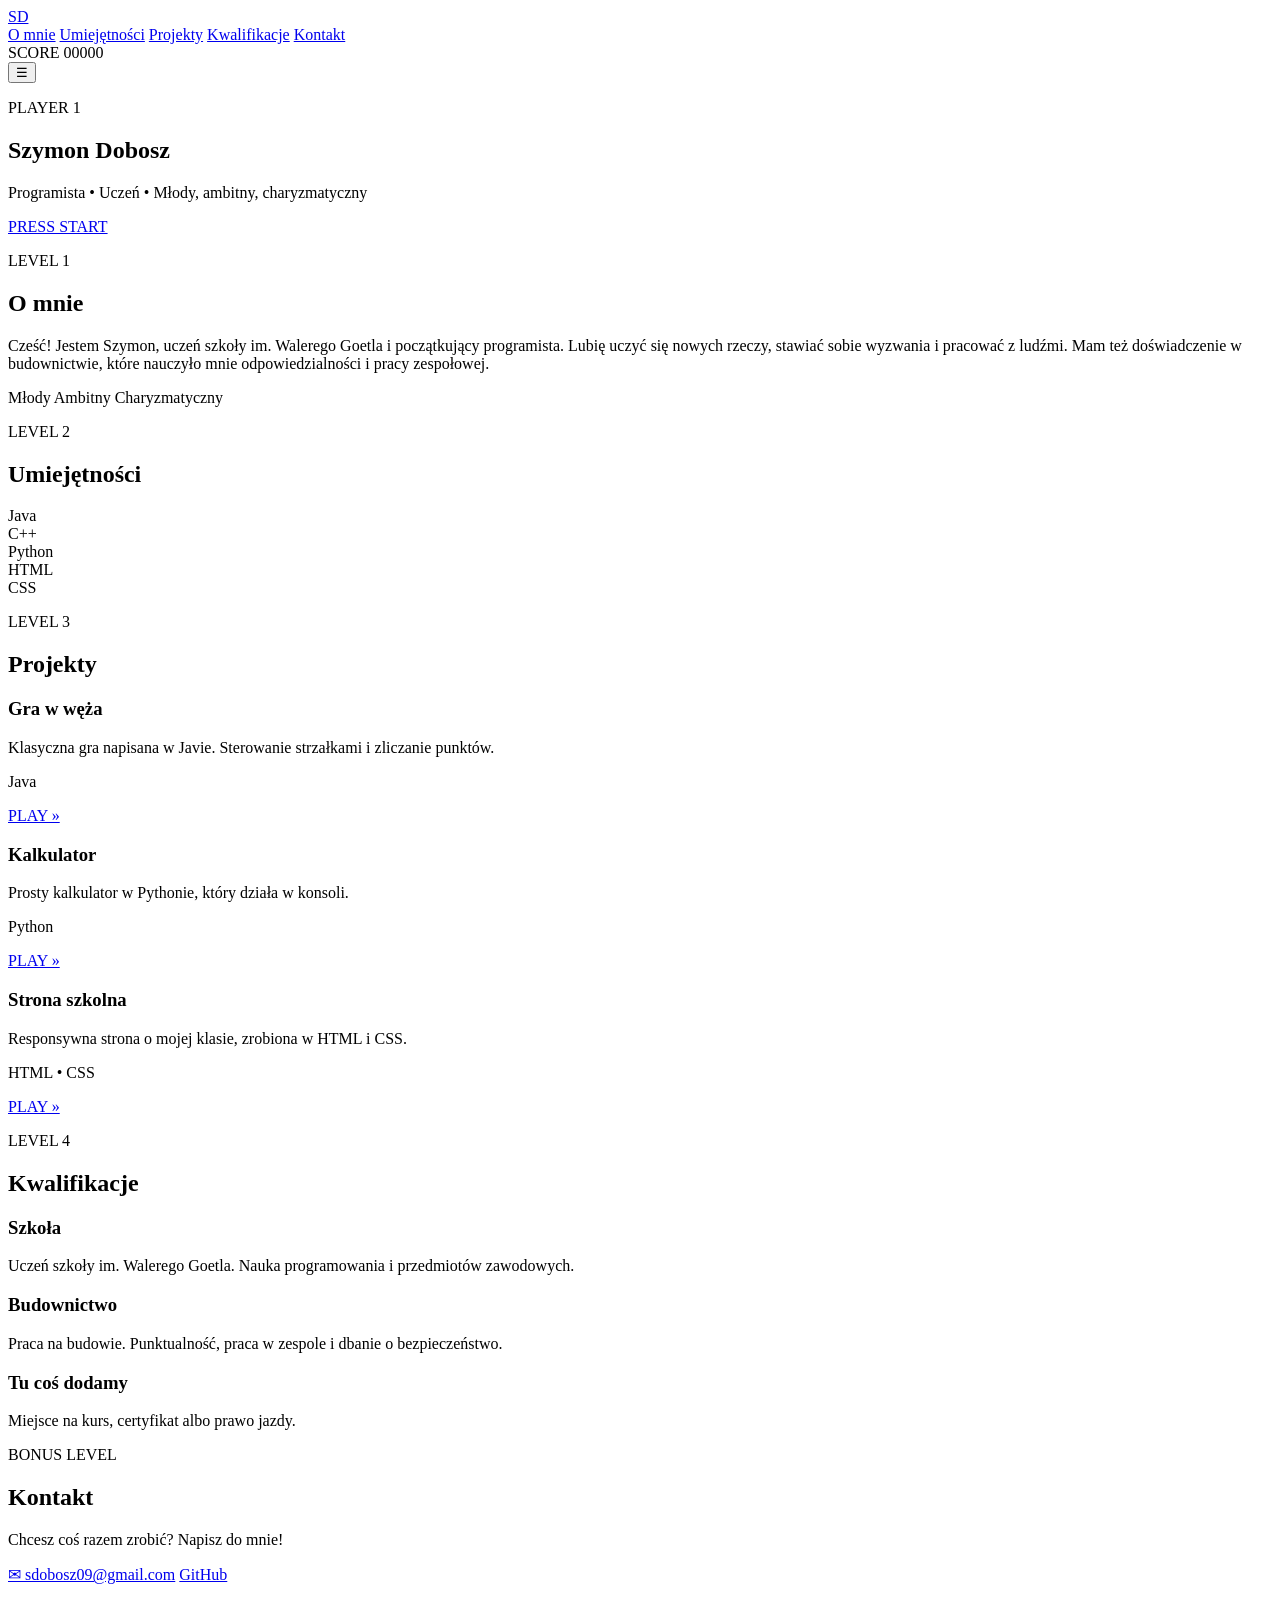
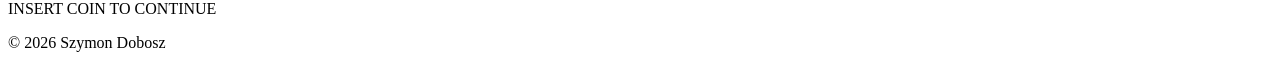
==== index.html @ 8810c7a5 "Dodaj strukturę strony (index.html)" ====
<!DOCTYPE html>
<html lang="pl">
<head>
  <meta charset="UTF-8">
  <meta name="viewport" content="width=device-width, initial-scale=1.0">
  <title>Szymon Dobosz | Portfolio</title>

  <!-- Czcionki: Press Start 2P (nagłówki) i Nunito (zwykły tekst) -->
  <link rel="preconnect" href="https://fonts.googleapis.com">
  <link rel="preconnect" href="https://fonts.gstatic.com" crossorigin>
  <link href="https://fonts.googleapis.com/css2?family=Nunito:wght@400;700&family=Press+Start+2P&display=swap" rel="stylesheet">

  <link rel="stylesheet" href="style.css">
</head>
<body>

  <!-- ===== MENU ===== -->
  <header class="header">
    <a href="#start" class="logo">SD</a>

    <nav class="menu" id="menu">
      <a href="#o-mnie">O mnie</a>
      <a href="#umiejetnosci">Umiejętności</a>
      <a href="#projekty">Projekty</a>
      <a href="#kwalifikacje">Kwalifikacje</a>
      <a href="#kontakt">Kontakt</a>
    </nav>

    <div class="score">SCORE <span id="score">00000</span></div>
    <button class="burger" id="burger" aria-label="Menu">&#9776;</button>
  </header>

  <!-- ===== START ===== -->
  <section class="hero" id="start">
    <p class="small-text">PLAYER 1</p>
    <h1>Szymon Dobosz</h1>
    <p class="subtitle">Programista &bull; Uczeń &bull; Młody, ambitny, charyzmatyczny</p>

    <!-- Pacman goni duszki i zjada kropki -->
    <div class="track">
      <div class="dots"></div>
      <div class="eaten"></div>
      <div class="pacman"></div>
      <div class="ghost red"></div>
      <div class="ghost pink"></div>
    </div>

    <a href="#o-mnie" class="button blink">PRESS START</a>
  </section>

  <!-- ===== O MNIE ===== -->
  <section class="section" id="o-mnie">
    <p class="level">LEVEL 1</p>
    <h2>O mnie</h2>

    <p class="text">
      Cześć! Jestem Szymon, uczeń szkoły im. Walerego Goetla i początkujący programista.
      Lubię uczyć się nowych rzeczy, stawiać sobie wyzwania i pracować z ludźmi.
      Mam też doświadczenie w budownictwie, które nauczyło mnie
      odpowiedzialności i pracy zespołowej.
    </p>

    <div class="badges">
      <span class="badge yellow">Młody</span>
      <span class="badge pink">Ambitny</span>
      <span class="badge cyan">Charyzmatyczny</span>
    </div>
  </section>

  <!-- ===== UMIEJĘTNOŚCI ===== -->
  <section class="section" id="umiejetnosci">
    <p class="level">LEVEL 2</p>
    <h2>Umiejętności</h2>

    <!-- data-level to poziom od 1 do 5, kropki robi script.js -->
    <div class="skills">
      <div class="skill" data-level="4">
        <span class="skill-name">Java</span>
        <span class="skill-dots"></span>
      </div>
      <div class="skill" data-level="3">
        <span class="skill-name">C++</span>
        <span class="skill-dots"></span>
      </div>
      <div class="skill" data-level="4">
        <span class="skill-name">Python</span>
        <span class="skill-dots"></span>
      </div>
      <div class="skill" data-level="4">
        <span class="skill-name">HTML</span>
        <span class="skill-dots"></span>
      </div>
      <div class="skill" data-level="4">
        <span class="skill-name">CSS</span>
        <span class="skill-dots"></span>
      </div>
    </div>
  </section>

  <!-- ===== PROJEKTY ===== -->
  <section class="section" id="projekty">
    <p class="level">LEVEL 3</p>
    <h2>Projekty</h2>

    <!-- Przykładowe projekty - podmień tytuły, opisy i linki -->
    <div class="cards">
      <div class="card">
        <h3>Gra w węża</h3>
        <p>Klasyczna gra napisana w Javie. Sterowanie strzałkami i zliczanie punktów.</p>
        <p class="tags">Java</p>
        <a href="#" class="card-link">PLAY &raquo;</a>
      </div>

      <div class="card">
        <h3>Kalkulator</h3>
        <p>Prosty kalkulator w Pythonie, który działa w konsoli.</p>
        <p class="tags">Python</p>
        <a href="#" class="card-link">PLAY &raquo;</a>
      </div>

      <div class="card">
        <h3>Strona szkolna</h3>
        <p>Responsywna strona o mojej klasie, zrobiona w HTML i CSS.</p>
        <p class="tags">HTML &bull; CSS</p>
        <a href="#" class="card-link">PLAY &raquo;</a>
      </div>
    </div>
  </section>

  <!-- ===== KWALIFIKACJE ===== -->
  <section class="section" id="kwalifikacje">
    <p class="level">LEVEL 4</p>
    <h2>Kwalifikacje</h2>

    <!-- Przykładowe wpisy - podmień na swoje -->
    <div class="cards">
      <div class="card">
        <h3>Szkoła</h3>
        <p>Uczeń szkoły im. Walerego Goetla. Nauka programowania i przedmiotów zawodowych.</p>
      </div>

      <div class="card">
        <h3>Budownictwo</h3>
        <p>Praca na budowie. Punktualność, praca w zespole i dbanie o bezpieczeństwo.</p>
      </div>

      <div class="card">
        <h3>Tu coś dodamy</h3>
        <p>Miejsce na kurs, certyfikat albo prawo jazdy.</p>
      </div>
    </div>
  </section>

  <!-- ===== KONTAKT ===== -->
  <section class="section" id="kontakt">
    <p class="level">BONUS LEVEL</p>
    <h2>Kontakt</h2>

    <p class="text">Chcesz coś razem zrobić? Napisz do mnie!</p>

    <div class="contact">
      <a href="mailto:sdobosz09@gmail.com" class="button">&#9993; sdobosz09@gmail.com</a>
      <a href="https://github.com/SzymonD09" class="button" target="_blank">GitHub</a>
    </div>
  </section>

  <footer class="footer">
    <p>INSERT COIN TO CONTINUE</p>
    <p class="small-text">&copy; 2026 Szymon Dobosz</p>
  </footer>

  <script src="script.js"></script>
</body>
</html>
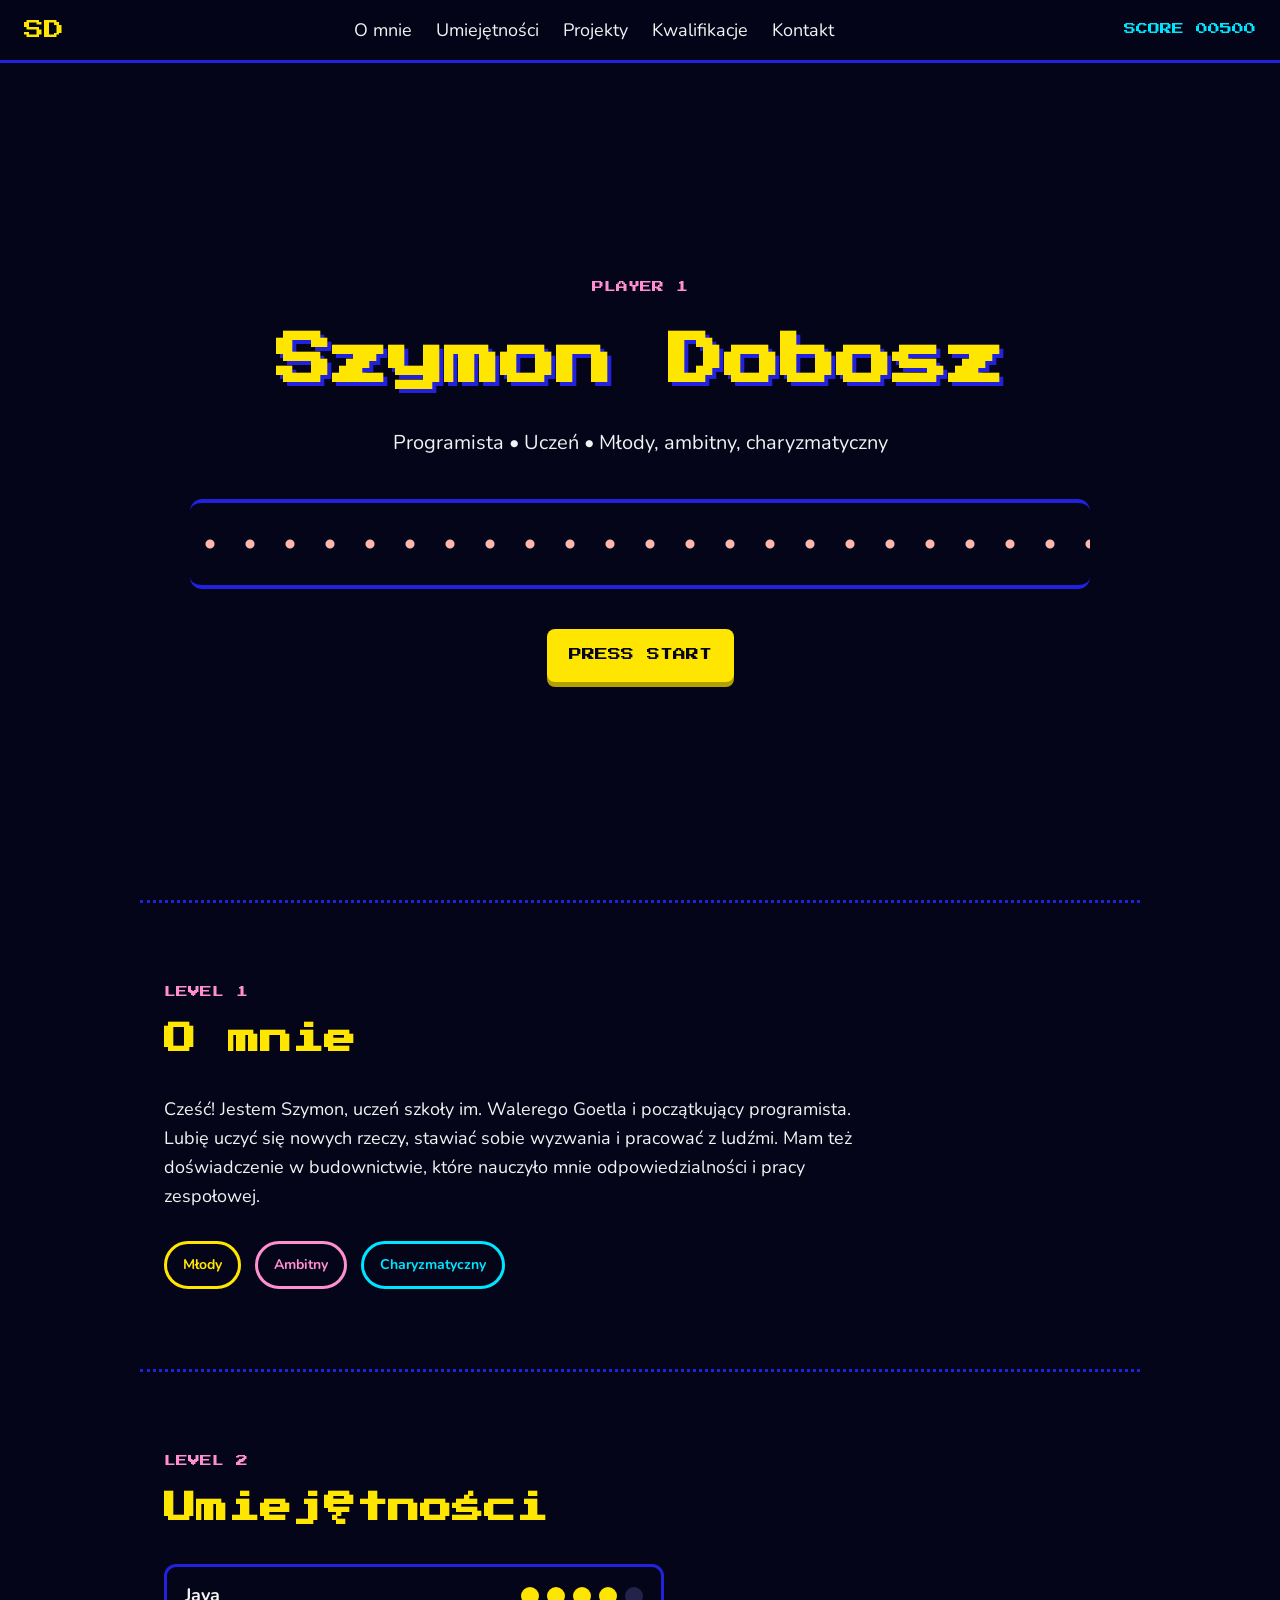
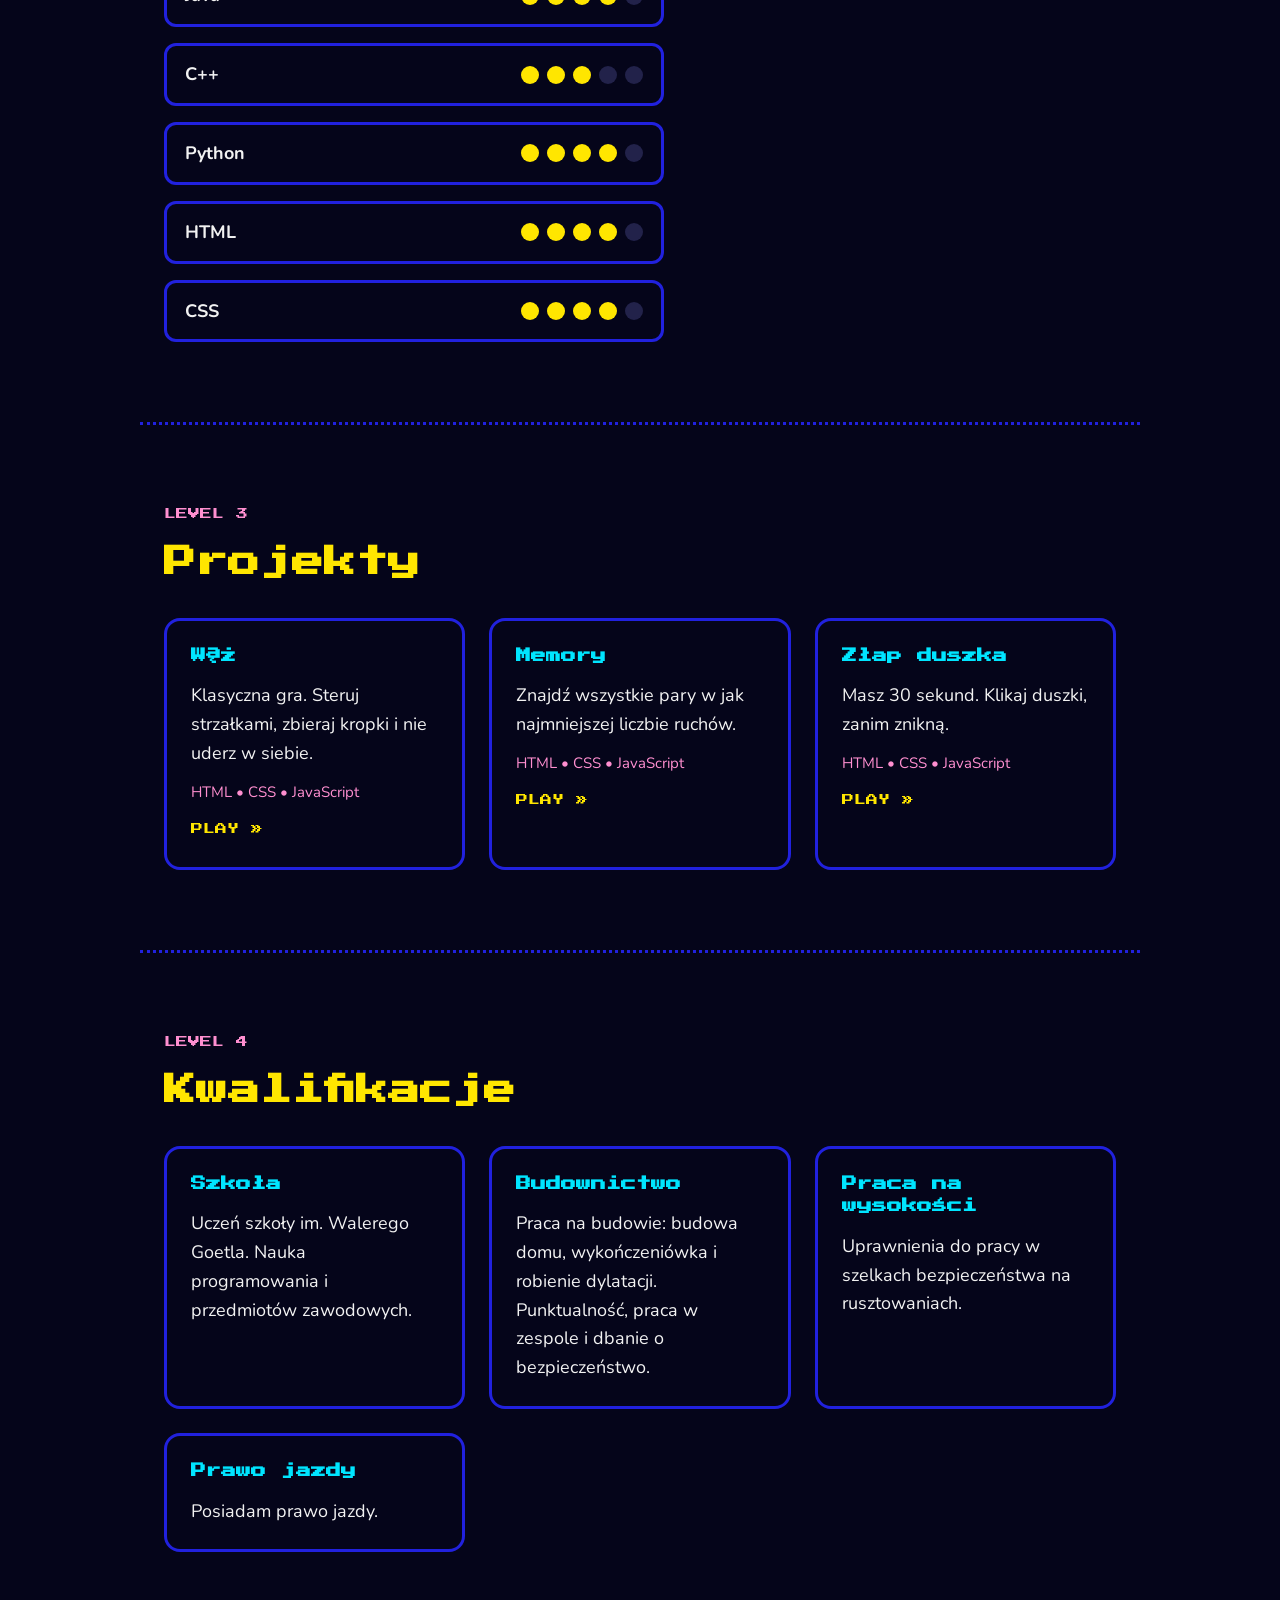
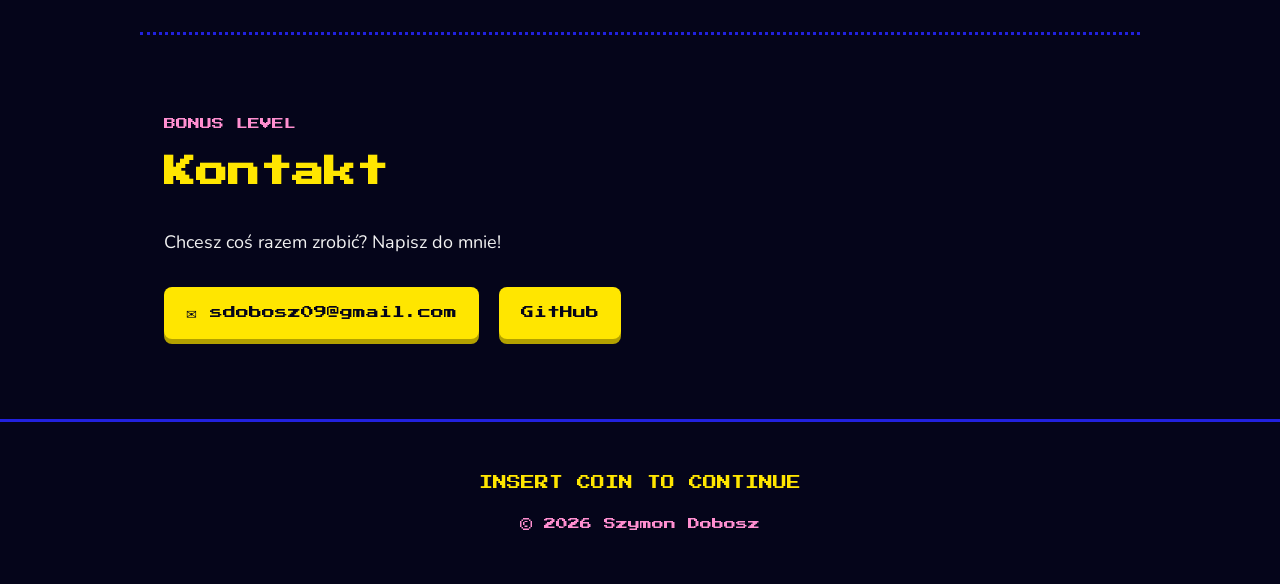
==== commit 8ede2b5f: "zmiana nazwy portfolio.html" ====
--- a/index.html
+++ b/index.html
@@ -5,7 +5,6 @@
   <meta name="viewport" content="width=device-width, initial-scale=1.0">
   <title>Szymon Dobosz | Portfolio</title>
 
-  <!-- Czcionki: Press Start 2P (nagłówki) i Nunito (zwykły tekst) -->
   <link rel="preconnect" href="https://fonts.googleapis.com">
   <link rel="preconnect" href="https://fonts.gstatic.com" crossorigin>
   <link href="https://fonts.googleapis.com/css2?family=Nunito:wght@400;700&family=Press+Start+2P&display=swap" rel="stylesheet">
@@ -14,7 +13,6 @@
 </head>
 <body>
 
-  <!-- ===== MENU ===== -->
   <header class="header">
     <a href="#start" class="logo">SD</a>
 
@@ -30,13 +28,11 @@
     <button class="burger" id="burger" aria-label="Menu">&#9776;</button>
   </header>
 
-  <!-- ===== START ===== -->
   <section class="hero" id="start">
     <p class="small-text">PLAYER 1</p>
     <h1>Szymon Dobosz</h1>
     <p class="subtitle">Programista &bull; Uczeń &bull; Młody, ambitny, charyzmatyczny</p>
 
-    <!-- Pacman goni duszki i zjada kropki -->
     <div class="track">
       <div class="dots"></div>
       <div class="eaten"></div>
@@ -48,7 +44,6 @@
     <a href="#o-mnie" class="button blink">PRESS START</a>
   </section>
 
-  <!-- ===== O MNIE ===== -->
   <section class="section" id="o-mnie">
     <p class="level">LEVEL 1</p>
     <h2>O mnie</h2>
@@ -67,12 +62,10 @@
     </div>
   </section>
 
-  <!-- ===== UMIEJĘTNOŚCI ===== -->
   <section class="section" id="umiejetnosci">
     <p class="level">LEVEL 2</p>
     <h2>Umiejętności</h2>
 
-    <!-- data-level to poziom od 1 do 5, kropki robi script.js -->
     <div class="skills">
       <div class="skill" data-level="4">
         <span class="skill-name">Java</span>
@@ -97,42 +90,38 @@
     </div>
   </section>
 
-  <!-- ===== PROJEKTY ===== -->
   <section class="section" id="projekty">
     <p class="level">LEVEL 3</p>
     <h2>Projekty</h2>
 
-    <!-- Przykładowe projekty - podmień tytuły, opisy i linki -->
     <div class="cards">
       <div class="card">
-        <h3>Gra w węża</h3>
-        <p>Klasyczna gra napisana w Javie. Sterowanie strzałkami i zliczanie punktów.</p>
-        <p class="tags">Java</p>
-        <a href="#" class="card-link">PLAY &raquo;</a>
+        <h3>Wąż</h3>
+        <p>Klasyczna gra. Steruj strzałkami, zbieraj kropki i nie uderz w siebie.</p>
+        <p class="tags">HTML &bull; CSS &bull; JavaScript</p>
+        <a href="games/snake.html" class="card-link">PLAY &raquo;</a>
       </div>
 
       <div class="card">
-        <h3>Kalkulator</h3>
-        <p>Prosty kalkulator w Pythonie, który działa w konsoli.</p>
-        <p class="tags">Python</p>
-        <a href="#" class="card-link">PLAY &raquo;</a>
+        <h3>Memory</h3>
+        <p>Znajdź wszystkie pary w jak najmniejszej liczbie ruchów.</p>
+        <p class="tags">HTML &bull; CSS &bull; JavaScript</p>
+        <a href="games/memory.html" class="card-link">PLAY &raquo;</a>
       </div>
 
       <div class="card">
-        <h3>Strona szkolna</h3>
-        <p>Responsywna strona o mojej klasie, zrobiona w HTML i CSS.</p>
-        <p class="tags">HTML &bull; CSS</p>
-        <a href="#" class="card-link">PLAY &raquo;</a>
+        <h3>Złap duszka</h3>
+        <p>Masz 30 sekund. Klikaj duszki, zanim znikną.</p>
+        <p class="tags">HTML &bull; CSS &bull; JavaScript</p>
+        <a href="games/ghosts.html" class="card-link">PLAY &raquo;</a>
       </div>
     </div>
   </section>
 
-  <!-- ===== KWALIFIKACJE ===== -->
   <section class="section" id="kwalifikacje">
     <p class="level">LEVEL 4</p>
     <h2>Kwalifikacje</h2>
 
-    <!-- Przykładowe wpisy - podmień na swoje -->
     <div class="cards">
       <div class="card">
         <h3>Szkoła</h3>
@@ -141,17 +130,21 @@
 
       <div class="card">
         <h3>Budownictwo</h3>
-        <p>Praca na budowie. Punktualność, praca w zespole i dbanie o bezpieczeństwo.</p>
+        <p>Praca na budowie: budowa domu, wykończeniówka i robienie dylatacji. Punktualność, praca w zespole i dbanie o bezpieczeństwo.</p>
       </div>
 
       <div class="card">
-        <h3>Tu coś dodamy</h3>
-        <p>Miejsce na kurs, certyfikat albo prawo jazdy.</p>
+        <h3>Praca na wysokości</h3>
+        <p>Uprawnienia do pracy w szelkach bezpieczeństwa na rusztowaniach.</p>
+      </div>
+
+      <div class="card">
+        <h3>Prawo jazdy</h3>
+        <p>Posiadam prawo jazdy.</p>
       </div>
     </div>
   </section>
 
-  <!-- ===== KONTAKT ===== -->
   <section class="section" id="kontakt">
     <p class="level">BONUS LEVEL</p>
     <h2>Kontakt</h2>
--- a/style.css
+++ b/style.css
@@ -0,0 +1,536 @@
+:root {
+  --bg: #05051a;
+  --blue: #2121de;
+  --yellow: #ffe600;
+  --red: #ff3b3b;
+  --pink: #ff8fd0;
+  --cyan: #00e5ff;
+  --text: #f2f2f2;
+}
+
+* {
+  box-sizing: border-box;
+  margin: 0;
+  padding: 0;
+}
+
+html {
+  scroll-behavior: smooth;
+}
+
+body {
+  background: var(--bg);
+  color: var(--text);
+  font-family: "Nunito", Arial, sans-serif;
+  font-size: 18px;
+  line-height: 1.6;
+}
+
+a {
+  color: inherit;
+  text-decoration: none;
+}
+
+h1, h2, h3, .logo, .score, .button, .level, .small-text, .footer {
+  font-family: "Press Start 2P", monospace;
+}
+
+.header {
+  position: fixed;
+  top: 0;
+  left: 0;
+  width: 100%;
+  z-index: 10;
+  display: flex;
+  align-items: center;
+  justify-content: space-between;
+  padding: 14px 24px;
+  background: rgba(5, 5, 26, 0.95);
+  border-bottom: 3px solid var(--blue);
+}
+
+.logo {
+  color: var(--yellow);
+  font-size: 20px;
+}
+
+.menu {
+  display: flex;
+  gap: 24px;
+}
+
+.menu a:hover {
+  color: var(--yellow);
+}
+
+.score {
+  font-size: 12px;
+  color: var(--cyan);
+}
+
+.burger {
+  display: none;
+  background: none;
+  border: none;
+  color: var(--yellow);
+  font-size: 28px;
+  cursor: pointer;
+}
+
+.hero {
+  min-height: 100vh;
+  display: flex;
+  flex-direction: column;
+  align-items: center;
+  justify-content: center;
+  text-align: center;
+  padding: 100px 20px 40px;
+}
+
+.small-text {
+  font-size: 12px;
+  color: var(--pink);
+  margin-bottom: 20px;
+}
+
+h1 {
+  font-size: clamp(26px, 6vw, 56px);
+  color: var(--yellow);
+  text-shadow: 4px 4px 0 var(--blue);
+  margin-bottom: 20px;
+}
+
+.subtitle {
+  font-size: 20px;
+  margin-bottom: 40px;
+}
+
+.track {
+  position: relative;
+  width: 100%;
+  max-width: 900px;
+  height: 90px;
+  margin-bottom: 40px;
+  overflow: hidden;
+  border-top: 4px solid var(--blue);
+  border-bottom: 4px solid var(--blue);
+  border-radius: 12px;
+}
+
+.dots {
+  position: absolute;
+  inset: 0;
+  background-image: radial-gradient(circle, #ffb8ae 4px, transparent 5px);
+  background-size: 40px 100%;
+}
+
+.eaten {
+  position: absolute;
+  top: 0;
+  left: -5%;
+  height: 100%;
+  background: var(--bg);
+  animation: eat 6s linear infinite;
+}
+
+.pacman {
+  position: absolute;
+  top: 50%;
+  left: -5%;
+  width: 56px;
+  height: 56px;
+  margin: -28px 0 0 -28px;
+  background: var(--yellow);
+  border-radius: 50%;
+  animation: move 6s linear infinite, chomp 0.3s linear infinite;
+}
+
+.ghost {
+  position: absolute;
+  top: 50%;
+  left: -10%;
+  width: 50px;
+  height: 50px;
+  margin: -25px 0 0 -25px;
+  border-radius: 25px 25px 0 0;
+  clip-path: polygon(0 0, 100% 0, 100% 100%, 83% 80%, 66% 100%, 50% 80%, 33% 100%, 16% 80%, 0 100%);
+  animation: move 6s linear infinite;
+}
+
+.ghost.red {
+  background: var(--red);
+  animation-delay: 0.8s;
+}
+
+.ghost.pink {
+  background: var(--pink);
+  animation-delay: 1.5s;
+}
+
+.ghost::before {
+  content: "";
+  position: absolute;
+  inset: 0;
+  background-image:
+    radial-gradient(circle at 30% 40%, #fff 7px, transparent 8px),
+    radial-gradient(circle at 70% 40%, #fff 7px, transparent 8px);
+}
+
+.ghost::after {
+  content: "";
+  position: absolute;
+  inset: 0;
+  background-image:
+    radial-gradient(circle at 36% 42%, var(--blue) 3px, transparent 4px),
+    radial-gradient(circle at 76% 42%, var(--blue) 3px, transparent 4px);
+}
+
+@keyframes move {
+  from { left: -5%; }
+  to { left: 105%; }
+}
+
+@keyframes eat {
+  from { width: 0; }
+  to { width: 110%; }
+}
+
+@keyframes chomp {
+  0%, 100% {
+    clip-path: polygon(100% 0, 0 0, 0 100%, 100% 100%, 100% 70%, 50% 50%, 100% 30%);
+  }
+  50% {
+    clip-path: polygon(100% 0, 0 0, 0 100%, 100% 100%, 100% 50%, 50% 50%, 100% 50%);
+  }
+}
+
+.button {
+  display: inline-block;
+  padding: 16px 22px;
+  font-size: 13px;
+  color: var(--bg);
+  background: var(--yellow);
+  border: none;
+  border-radius: 8px;
+  box-shadow: 0 5px 0 #b3a100;
+  cursor: pointer;
+  transition: transform 0.15s;
+}
+
+.button:hover {
+  transform: translateY(-3px);
+}
+
+.blink {
+  animation: blink 1s steps(2) infinite;
+}
+
+@keyframes blink {
+  50% { opacity: 0.3; }
+}
+
+.section {
+  max-width: 1000px;
+  margin: 0 auto;
+  padding: 80px 24px;
+  scroll-margin-top: 40px;
+  border-top: 3px dotted var(--blue);
+}
+
+.level {
+  font-size: 12px;
+  color: var(--pink);
+  margin-bottom: 12px;
+}
+
+h2 {
+  font-size: clamp(20px, 4vw, 32px);
+  color: var(--yellow);
+  margin-bottom: 30px;
+}
+
+.text {
+  max-width: 700px;
+  margin-bottom: 30px;
+}
+
+.fade {
+  opacity: 0;
+  transform: translateY(40px);
+  transition: opacity 0.7s, transform 0.7s;
+}
+
+.fade.show {
+  opacity: 1;
+  transform: none;
+}
+
+.badges {
+  display: flex;
+  flex-wrap: wrap;
+  gap: 14px;
+}
+
+.badge {
+  padding: 10px 16px;
+  font-size: 14px;
+  font-weight: 700;
+  border: 3px solid;
+  border-radius: 30px;
+}
+
+.badge.yellow { color: var(--yellow); }
+.badge.pink { color: var(--pink); }
+.badge.cyan { color: var(--cyan); }
+
+.skills {
+  display: grid;
+  gap: 16px;
+  max-width: 500px;
+}
+
+.skill {
+  display: flex;
+  align-items: center;
+  justify-content: space-between;
+  padding: 14px 18px;
+  border: 3px solid var(--blue);
+  border-radius: 12px;
+}
+
+.skill-name {
+  font-weight: 700;
+}
+
+.skill-dots {
+  display: flex;
+  gap: 8px;
+}
+
+.skill-dot {
+  width: 18px;
+  height: 18px;
+  border-radius: 50%;
+  background: #22224a;
+  transition: background 0.4s;
+}
+
+.show .skill-dot.on {
+  background: var(--yellow);
+}
+
+.cards {
+  display: grid;
+  grid-template-columns: repeat(auto-fit, minmax(250px, 1fr));
+  gap: 24px;
+}
+
+.card {
+  padding: 24px;
+  border: 3px solid var(--blue);
+  border-radius: 16px;
+  transition: transform 0.2s, border-color 0.2s;
+}
+
+.card:hover {
+  transform: translateY(-6px);
+  border-color: var(--yellow);
+}
+
+.card h3 {
+  font-size: 15px;
+  line-height: 1.5;
+  color: var(--cyan);
+  margin-bottom: 14px;
+}
+
+.tags {
+  margin-top: 12px;
+  font-size: 15px;
+  color: var(--pink);
+}
+
+.card-link {
+  display: inline-block;
+  margin-top: 16px;
+  font-family: "Press Start 2P", monospace;
+  font-size: 12px;
+  color: var(--yellow);
+}
+
+.card-link:hover {
+  text-decoration: underline;
+}
+
+.contact {
+  display: flex;
+  flex-wrap: wrap;
+  gap: 20px;
+}
+
+.footer {
+  padding: 50px 20px;
+  text-align: center;
+  font-size: 14px;
+  color: var(--yellow);
+  border-top: 3px solid var(--blue);
+}
+
+.footer .small-text {
+  margin: 20px 0 0;
+}
+
+@media (max-width: 800px) {
+  .burger {
+    display: block;
+  }
+
+  .menu {
+    display: none;
+    position: absolute;
+    top: 100%;
+    left: 0;
+    width: 100%;
+    flex-direction: column;
+    gap: 0;
+    background: var(--bg);
+    border-bottom: 3px solid var(--blue);
+  }
+
+  .menu.open {
+    display: flex;
+  }
+
+  .menu a {
+    padding: 16px 24px;
+  }
+
+  .score {
+    margin-left: auto;
+    margin-right: 16px;
+  }
+
+  .section {
+    padding: 60px 20px;
+  }
+
+  .skills {
+    max-width: none;
+  }
+}
+
+.game-page {
+  padding: 30px 20px 60px;
+  text-align: center;
+}
+
+.back {
+  display: block;
+  text-align: left;
+  max-width: 500px;
+  margin: 0 auto 30px;
+  font-family: "Press Start 2P", monospace;
+  font-size: 12px;
+  color: var(--pink);
+}
+
+.back:hover {
+  color: var(--yellow);
+}
+
+.game-title {
+  font-size: clamp(22px, 5vw, 36px);
+  margin-bottom: 24px;
+}
+
+.game-box {
+  max-width: 500px;
+  margin: 0 auto;
+}
+
+.game-info {
+  margin-bottom: 16px;
+  color: var(--cyan);
+  font-weight: 700;
+}
+
+.game-message {
+  min-height: 30px;
+  margin: 16px 0;
+  color: var(--yellow);
+  font-weight: 700;
+}
+
+.game-box canvas {
+  max-width: 100%;
+  height: auto;
+  margin-bottom: 20px;
+  border: 4px solid var(--blue);
+  border-radius: 12px;
+}
+
+.pad {
+  display: grid;
+  grid-template-columns: repeat(3, 60px);
+  grid-template-areas:
+    ". up ."
+    "left down right";
+  gap: 8px;
+  justify-content: center;
+  margin-bottom: 24px;
+}
+
+.pad button {
+  height: 50px;
+  font-size: 22px;
+  color: var(--yellow);
+  background: none;
+  border: 3px solid var(--blue);
+  border-radius: 10px;
+  cursor: pointer;
+}
+
+.pad-up { grid-area: up; }
+.pad-left { grid-area: left; }
+.pad-down { grid-area: down; }
+.pad-right { grid-area: right; }
+
+.memory-board {
+  display: grid;
+  grid-template-columns: repeat(4, 1fr);
+  gap: 10px;
+}
+
+.memory-card {
+  aspect-ratio: 1;
+  font-size: 32px;
+  color: var(--yellow);
+  background: none;
+  border: 3px solid var(--blue);
+  border-radius: 12px;
+  cursor: pointer;
+}
+
+.memory-card.open {
+  border-color: var(--yellow);
+}
+
+.memory-card.done {
+  border-color: var(--cyan);
+  opacity: 0.6;
+}
+
+.holes {
+  display: grid;
+  grid-template-columns: repeat(3, 1fr);
+  gap: 12px;
+}
+
+.hole {
+  aspect-ratio: 1;
+  font-size: 40px;
+  background: none;
+  border: 3px solid var(--blue);
+  border-radius: 50%;
+  cursor: pointer;
+}
